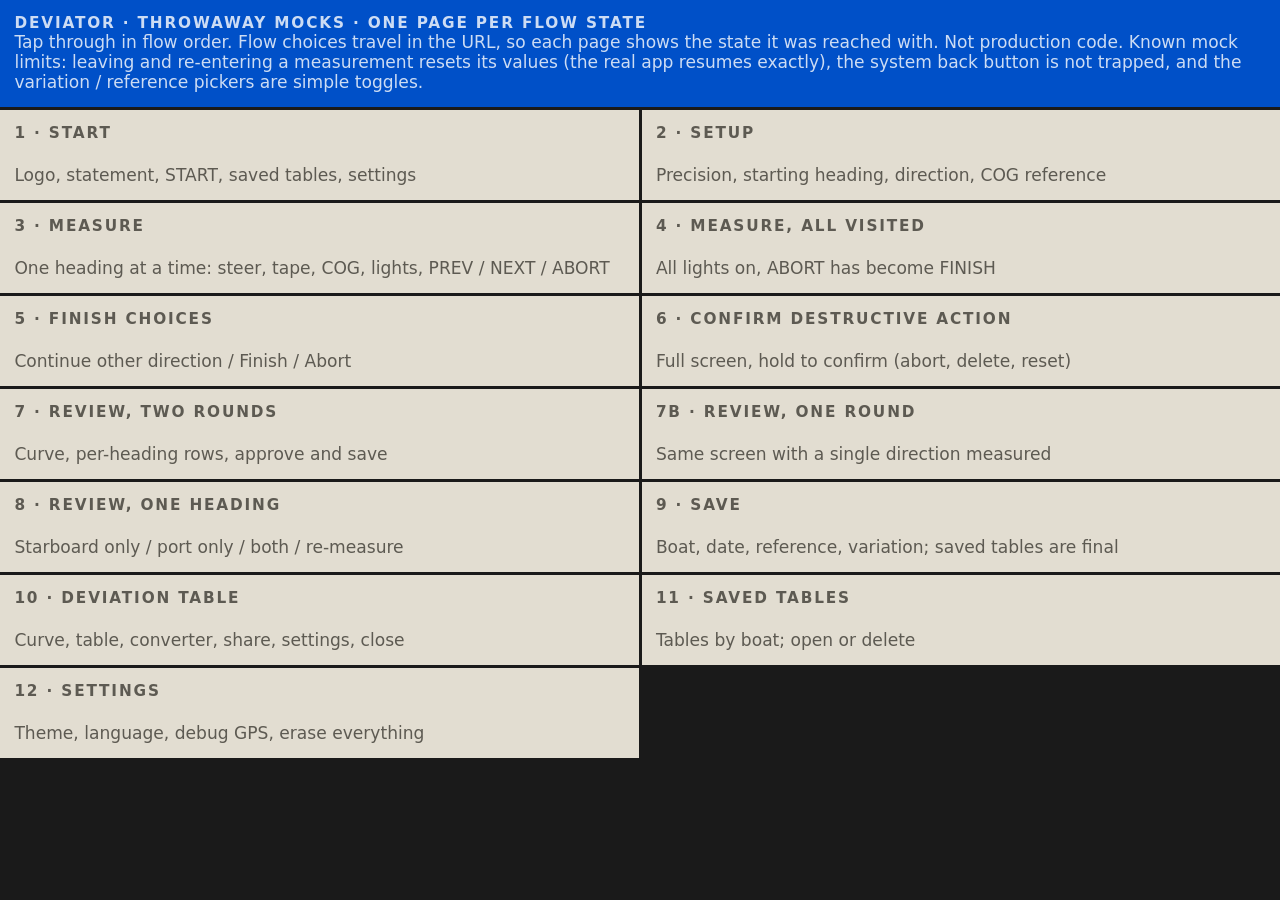
==== WIP/mock/index.html @ 713713cc "Add SPEC.md, README.md, AGENTS.md, GEMINI.md, and interactive flow mocks" ====
<!doctype html>
<html lang="en">
<head>
<meta charset="utf-8">
<meta name="viewport" content="width=device-width, initial-scale=1, viewport-fit=cover">
<title>Deviator – mock index</title>
<link rel="stylesheet" href="shared.css">
<link rel="icon" type="image/svg+xml" href="https://navigart.net/logo.svg">
<style>
  .app { grid-template-columns:1fr; grid-auto-rows:min-content; align-content:start; overflow:auto; }
  @media (min-width:700px) { .app { grid-template-columns:1fr 1fr; } }
  .app .t { min-height:clamp(64px,10vmin,110px); }
  html, body { overflow:auto; }
  .note { grid-column:1/-1; }
</style>
</head>
<body>
<div class="app" id="app">
  <div class="t note acc">
    <div class="k">Deviator · throwaway mocks · one page per flow state</div>
    <div class="sub">Tap through in flow order. Flow choices travel in the URL, so each page shows the state it was reached with.
      Not production code. Known mock limits: leaving and re-entering a measurement resets its values (the real app resumes exactly),
      the system back button is not trapped, and the variation / reference pickers are simple toggles.</div>
  </div>
  <a class="t alt" href="start.html"><div class="k">1 · start</div><div class="sub">Logo, statement, START, saved tables, settings</div></a>
  <a class="t alt" href="setup.html"><div class="k">2 · setup</div><div class="sub">Precision, starting heading, direction, COG reference</div></a>
  <a class="t alt" href="measure.html"><div class="k">3 · measure</div><div class="sub">One heading at a time: steer, tape, COG, lights, PREV / NEXT / ABORT</div></a>
  <a class="t alt" href="measure-complete.html"><div class="k">4 · measure, all visited</div><div class="sub">All lights on, ABORT has become FINISH</div></a>
  <a class="t alt" href="finish.html"><div class="k">5 · finish choices</div><div class="sub">Continue other direction / Finish / Abort</div></a>
  <a class="t alt" href="confirm.html"><div class="k">6 · confirm destructive action</div><div class="sub">Full screen, hold to confirm (abort, delete, reset)</div></a>
  <a class="t alt" href="review.html?rounds=2"><div class="k">7 · review, two rounds</div><div class="sub">Curve, per-heading rows, approve and save</div></a>
  <a class="t alt" href="review.html?rounds=1"><div class="k">7b · review, one round</div><div class="sub">Same screen with a single direction measured</div></a>
  <a class="t alt" href="review-heading.html?h=90"><div class="k">8 · review, one heading</div><div class="sub">Starboard only / port only / both / re-measure</div></a>
  <a class="t alt" href="save.html"><div class="k">9 · save</div><div class="sub">Boat, date, reference, variation; saved tables are final</div></a>
  <a class="t alt" href="deviation-table.html"><div class="k">10 · deviation table</div><div class="sub">Curve, table, converter, share, settings, close</div></a>
  <a class="t alt" href="saved.html"><div class="k">11 · saved tables</div><div class="sub">Tables by boat; open or delete</div></a>
  <a class="t alt" href="settings.html"><div class="k">12 · settings</div><div class="sub">Theme, language, debug GPS, erase everything</div></a>
</div>
<script src="shared.js"></script>
</body>
</html>
---- WIP/mock/shared.css ----
/* Shared look for all flow-state mocks (throwaway, WIP). Tile style: flat, edge to edge, 3px gutters. */
:root {
  --gut:#1a1a1a; --tile:#f3f1ec; --tile2:#e2ddd1; --fg:#111; --muted:#5d5a52;
  --acc:#0050c8; --accfg:#fff; --curve:#111; --pt:#c0392b; --line:#d3ccbc;
  --stbd:#1a8f3c; --port:#c62828; --danger:#a01010; --dangerfg:#fff;
  --gap:3px;
}
body.night {
  --gut:#000; --tile:#130302; --tile2:#1e0604; --fg:#ff5a4d; --muted:#9a3329;
  --acc:#7a140c; --accfg:#ffd0cb; --curve:#ff5a4d; --pt:#ffb0a8; --line:#2e0a07;
  --stbd:#2a7a37; --port:#b3261e; --danger:#2a0805; --dangerfg:#ff8a7e;
}
body.night .t.danger { background:repeating-linear-gradient(135deg,#3a0b07 0 14px,#170302 14px 28px); border:2px solid #ff5a4d; }
* { box-sizing:border-box; margin:0; }
html, body {
  height:100%; background:var(--gut); color:var(--fg); overflow:hidden;
  font-family:"Segoe UI",system-ui,-apple-system,Roboto,sans-serif;
  -webkit-user-select:none; user-select:none; -webkit-touch-callout:none; touch-action:manipulation;
}
a { color:inherit; text-decoration:none; }

.app {
  display:grid; gap:var(--gap); height:100dvh;
  padding:env(safe-area-inset-top) env(safe-area-inset-right) env(safe-area-inset-bottom) env(safe-area-inset-left);
}
.t {
  background:var(--tile); padding:clamp(8px,1.6vmin,20px);
  display:flex; flex-direction:column; justify-content:space-between;
  min-width:0; min-height:0; position:relative; overflow:hidden;
}
.t.alt    { background:var(--tile2); }
.t.acc    { background:var(--acc); color:var(--accfg); }
.t.danger { background:var(--danger); color:var(--dangerfg); }
.t.acc .k, .t.danger .k, .t.acc .sub, .t.danger .sub { color:inherit; opacity:.8; }
button.t, a.t { font:inherit; border:0; text-align:left; cursor:pointer; color:inherit; }
button.t.alt, a.t.alt { color:var(--fg); }
button.t.acc, a.t.acc { color:var(--accfg); }
button.t.danger, a.t.danger { color:var(--dangerfg); }
button.t:active, a.t:active { filter:brightness(.88); }
.center { justify-content:center; align-items:center; text-align:center; }

.k   { font-size:clamp(11px,1.7vmin,18px); letter-spacing:.12em; text-transform:uppercase; color:var(--muted); font-weight:600; }
.v   { font-variant-numeric:tabular-nums; font-weight:300; line-height:.95; }
.xl  { font-size:clamp(48px,13vmin,150px); }
.lg  { font-size:clamp(34px,9vmin,110px); }
.md  { font-size:clamp(26px,6vmin,72px); }
.btn { font-size:clamp(18px,4vmin,44px); font-weight:600; }
.sub { font-size:clamp(12px,1.9vmin,19px); color:var(--muted); }

.chips { display:flex; gap:var(--gap); }
.chip  {
  flex:1; font:inherit; border:0; background:var(--tile2); color:var(--fg); cursor:pointer;
  font-size:clamp(16px,3.4vmin,34px); font-weight:600; min-height:clamp(40px,7vmin,80px);
}
.chip.on { background:var(--fg); color:var(--tile); }
.chip:disabled { opacity:.35; cursor:default; }

/* Heading tape + stepper buttons: shared by measure and deviation table */
#tapeT { grid-area:tape; display:grid; grid-template-columns:clamp(64px,12vmin,140px) minmax(0,1fr) clamp(64px,12vmin,140px); grid-template-rows:minmax(0,1fr); gap:var(--gap); height:clamp(68px,11vmin,130px); }
#tapeT button { font:inherit; border:0; background:var(--tile2); color:var(--fg); font-size:clamp(32px,6vmin,64px); font-weight:300; cursor:pointer; }
#tapeT button:active { background:var(--fg); color:var(--tile); }
#tape { background:var(--tile); cursor:ew-resize; touch-action:none; min-width:0; min-height:0; }
canvas { display:block; width:100%; height:100%; }

/* Hold-to-confirm */
.hold { touch-action:none; }
.hold::before {
  content:""; position:absolute; inset:0; background:rgba(255,255,255,.3);
  transform-origin:left; transform:scaleX(var(--p,0)); pointer-events:none;
}

/* Visited lights: shape carries the direction, colour adds to it */
.lights { flex-direction:row; justify-content:space-around; align-items:center; }
.lt { font-size:clamp(22px,5vmin,56px); line-height:1; padding:.1em .15em; border:2px solid transparent; }
.lt.cur { border-color:var(--fg); }
.lt.s { color:var(--stbd); }
.lt.p { color:var(--port); }

/* ---------- Measurement screen (measure + measure-complete) ---------- */
.measure {
  grid-template-columns:1fr; grid-template-rows:1fr auto 1fr auto auto;
  grid-template-areas:"steer" "tape" "cogrow" "lights" "nav";
}
@media (min-aspect-ratio:5/4) {
  .measure {
    grid-template-columns:1fr 1fr; grid-template-rows:1fr auto auto auto;
    grid-template-areas:"steer cogrow" "tape tape" "lights lights" "nav nav";
  }
}
#steerT  { grid-area:steer; }
#cogrow  { grid-area:cogrow; display:grid; grid-template-columns:2fr 1fr; gap:var(--gap); min-height:0; }
#side    { display:flex; flex-direction:column; gap:var(--gap); min-height:0; }
#side > * { flex:1; }
#lights  { grid-area:lights; }
#nav     { grid-area:nav; display:grid; grid-template-columns:1fr 3fr 1.2fr; gap:var(--gap); height:clamp(64px,11vmin,120px); }
#nav .t  { justify-content:center; align-items:center; text-align:center; font-weight:600; font-size:clamp(16px,3.4vmin,32px); }
#next    { font-size:clamp(26px,6vmin,64px) !important; }
.gear    { position:absolute; right:clamp(8px,1.6vmin,20px); top:clamp(6px,1.4vmin,16px); font-size:clamp(18px,3.4vmin,34px); opacity:.6; }
.gps     { position:absolute; right:clamp(8px,1.6vmin,20px); bottom:clamp(6px,1.4vmin,16px); font-size:clamp(10px,1.5vmin,14px); opacity:.3; }

/* Mock-only navigation helper (not part of the product design) */
.mockbar {
  position:fixed; bottom:0; left:50%; transform:translateX(-50%); z-index:99; opacity:.3;
  font-size:8px; line-height:12px; background:#000; color:#fff; padding:0 10px; letter-spacing:.14em;
}

/* Hero numerals: sized from the tile's own width and the screen's short side, whichever is smaller */
.cq   { container-type:inline-size; }
.hero { font-size:clamp(56px,min(38cqw,28vmin),260px); }
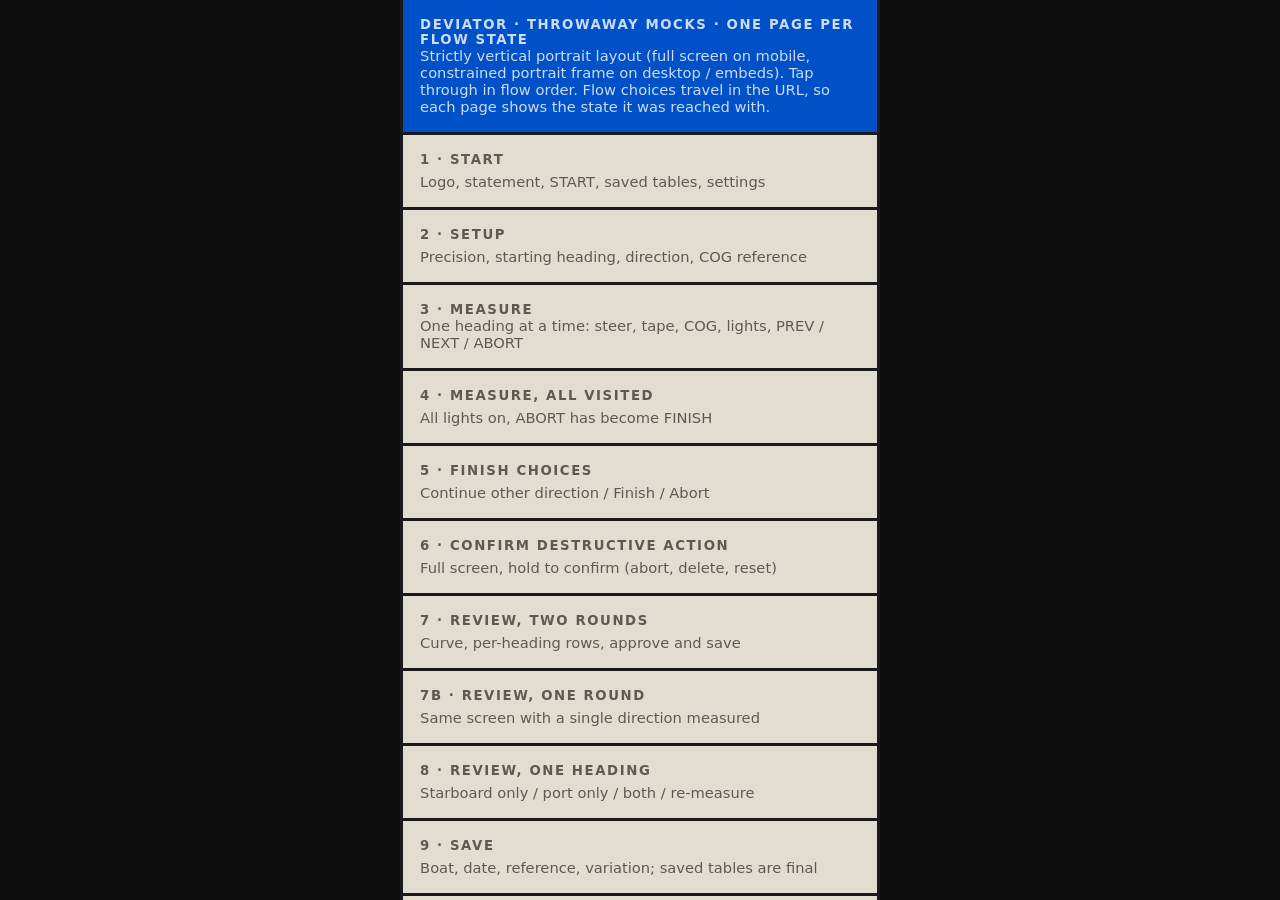
==== commit 148e64e1: "Refine start, setup, and measure UI, add offline WMM2025, and update specs" ====
--- a/WIP/mock/index.html
+++ b/WIP/mock/index.html
@@ -8,19 +8,15 @@
 <link rel="icon" type="image/svg+xml" href="https://navigart.net/logo.svg">
 <style>
   .app { grid-template-columns:1fr; grid-auto-rows:min-content; align-content:start; overflow:auto; }
-  @media (min-width:700px) { .app { grid-template-columns:1fr 1fr; } }
-  .app .t { min-height:clamp(64px,10vmin,110px); }
-  html, body { overflow:auto; }
-  .note { grid-column:1/-1; }
+  .app .t { min-height:clamp(56px,8cqh,88px); }
 </style>
 </head>
 <body>
 <div class="app" id="app">
-  <div class="t note acc">
+  <div class="t acc">
     <div class="k">Deviator · throwaway mocks · one page per flow state</div>
-    <div class="sub">Tap through in flow order. Flow choices travel in the URL, so each page shows the state it was reached with.
-      Not production code. Known mock limits: leaving and re-entering a measurement resets its values (the real app resumes exactly),
-      the system back button is not trapped, and the variation / reference pickers are simple toggles.</div>
+    <div class="sub">Strictly vertical portrait layout (full screen on mobile, constrained portrait frame on desktop / embeds).
+      Tap through in flow order. Flow choices travel in the URL, so each page shows the state it was reached with.</div>
   </div>
   <a class="t alt" href="start.html"><div class="k">1 · start</div><div class="sub">Logo, statement, START, saved tables, settings</div></a>
   <a class="t alt" href="setup.html"><div class="k">2 · setup</div><div class="sub">Precision, starting heading, direction, COG reference</div></a>
--- a/WIP/mock/shared.css
+++ b/WIP/mock/shared.css
@@ -1,30 +1,45 @@
-/* Shared look for all flow-state mocks (throwaway, WIP). Tile style: flat, edge to edge, 3px gutters. */
+/* Shared look for all flow-state mocks (throwaway, WIP).
+   Strictly vertical (portrait) layout: full screen on phones, constrained portrait column on large desktop screens
+   and inside iframes/web components, scaled via CSS container query units (cqmin / cqw / cqh). */
 :root {
-  --gut:#1a1a1a; --tile:#f3f1ec; --tile2:#e2ddd1; --fg:#111; --muted:#5d5a52;
+  --frame:#0d0d0d; --gut:#1a1a1a; --tile:#f3f1ec; --tile2:#e2ddd1; --fg:#111; --muted:#5d5a52;
   --acc:#0050c8; --accfg:#fff; --curve:#111; --pt:#c0392b; --line:#d3ccbc;
   --stbd:#1a8f3c; --port:#c62828; --danger:#a01010; --dangerfg:#fff;
   --gap:3px;
 }
 body.night {
-  --gut:#000; --tile:#130302; --tile2:#1e0604; --fg:#ff5a4d; --muted:#9a3329;
+  --frame:#000; --gut:#000; --tile:#130302; --tile2:#1e0604; --fg:#ff5a4d; --muted:#9a3329;
   --acc:#7a140c; --accfg:#ffd0cb; --curve:#ff5a4d; --pt:#ffb0a8; --line:#2e0a07;
   --stbd:#2a7a37; --port:#b3261e; --danger:#2a0805; --dangerfg:#ff8a7e;
 }
 body.night .t.danger { background:repeating-linear-gradient(135deg,#3a0b07 0 14px,#170302 14px 28px); border:2px solid #ff5a4d; }
-* { box-sizing:border-box; margin:0; }
+* {
+  box-sizing:border-box; margin:0;
+  -webkit-user-select:none; user-select:none;
+  -webkit-touch-callout:none; -webkit-user-drag:none;
+  -webkit-tap-highlight-color:transparent;
+}
+input, textarea { -webkit-user-select:text; user-select:text; }
 html, body {
-  height:100%; background:var(--gut); color:var(--fg); overflow:hidden;
+  height:100%; background:var(--frame); color:var(--fg); overflow:hidden;
   font-family:"Segoe UI",system-ui,-apple-system,Roboto,sans-serif;
-  -webkit-user-select:none; user-select:none; -webkit-touch-callout:none; touch-action:manipulation;
+  touch-action:manipulation; overscroll-behavior:none;
 }
 a { color:inherit; text-decoration:none; }
 
+/* Portrait column frame: edge-to-edge on mobile portrait, constrained width on desktop / wide embeds */
 .app {
-  display:grid; gap:var(--gap); height:100dvh;
+  display:grid; grid-template-columns:1fr; gap:var(--gap);
+  width:min(100vw, 480px, 62dvh); height:100dvh; margin:0 auto;
+  background:var(--gut); container-type:size;
   padding:env(safe-area-inset-top) env(safe-area-inset-right) env(safe-area-inset-bottom) env(safe-area-inset-left);
 }
+@media (min-width:520px) {
+  .app { border-left:var(--gap) solid var(--gut); border-right:var(--gap) solid var(--gut); }
+}
+
 .t {
-  background:var(--tile); padding:clamp(8px,1.6vmin,20px);
+  background:var(--tile); padding:clamp(14px,3.6cqmin,24px);
   display:flex; flex-direction:column; justify-content:space-between;
   min-width:0; min-height:0; position:relative; overflow:hidden;
 }
@@ -39,28 +54,28 @@
 button.t:active, a.t:active { filter:brightness(.88); }
 .center { justify-content:center; align-items:center; text-align:center; }
 
-.k   { font-size:clamp(11px,1.7vmin,18px); letter-spacing:.12em; text-transform:uppercase; color:var(--muted); font-weight:600; }
+.k   { font-size:clamp(10px,2.8cqmin,15px); letter-spacing:.12em; text-transform:uppercase; color:var(--muted); font-weight:600; }
 .v   { font-variant-numeric:tabular-nums; font-weight:300; line-height:.95; }
-.xl  { font-size:clamp(48px,13vmin,150px); }
-.lg  { font-size:clamp(34px,9vmin,110px); }
-.md  { font-size:clamp(26px,6vmin,72px); }
-.btn { font-size:clamp(18px,4vmin,44px); font-weight:600; }
-.sub { font-size:clamp(12px,1.9vmin,19px); color:var(--muted); }
+.xl  { font-size:clamp(42px,15cqmin,96px); }
+.lg  { font-size:clamp(30px,10.5cqmin,68px); }
+.md  { font-size:clamp(22px,7cqmin,46px); }
+.btn { font-size:clamp(16px,5cqmin,30px); font-weight:600; }
+.sub { font-size:clamp(11px,3.1cqmin,16px); color:var(--muted); }
 
 .chips { display:flex; gap:var(--gap); }
 .chip  {
   flex:1; font:inherit; border:0; background:var(--tile2); color:var(--fg); cursor:pointer;
-  font-size:clamp(16px,3.4vmin,34px); font-weight:600; min-height:clamp(40px,7vmin,80px);
+  font-size:clamp(14px,4.2cqmin,24px); font-weight:600; min-height:clamp(34px,6cqh,56px);
 }
 .chip.on { background:var(--fg); color:var(--tile); }
 .chip:disabled { opacity:.35; cursor:default; }
 
 /* Heading tape + stepper buttons: shared by measure and deviation table */
-#tapeT { grid-area:tape; display:grid; grid-template-columns:clamp(64px,12vmin,140px) minmax(0,1fr) clamp(64px,12vmin,140px); grid-template-rows:minmax(0,1fr); gap:var(--gap); height:clamp(68px,11vmin,130px); }
-#tapeT button { font:inherit; border:0; background:var(--tile2); color:var(--fg); font-size:clamp(32px,6vmin,64px); font-weight:300; cursor:pointer; }
+#tapeT { grid-area:tape; display:grid; grid-template-columns:clamp(56px,15cqw,88px) minmax(0,1fr) clamp(56px,15cqw,88px); grid-template-rows:minmax(0,1fr); gap:var(--gap); height:clamp(58px,9.5cqh,88px); }
+#tapeT button { font:inherit; border:0; background:var(--tile2); color:var(--fg); font-size:clamp(28px,8cqmin,48px); font-weight:300; cursor:pointer; }
 #tapeT button:active { background:var(--fg); color:var(--tile); }
-#tape { background:var(--tile); cursor:ew-resize; touch-action:none; min-width:0; min-height:0; }
-canvas { display:block; width:100%; height:100%; }
+#tape { background:var(--tile); cursor:ew-resize; touch-action:none; min-width:0; min-height:0; width:100%; height:100%; }
+canvas { display:block; width:100%; height:100%; contain:size; }
 
 /* Hold-to-confirm */
 .hold { touch-action:none; }
@@ -70,40 +85,166 @@
 }
 
 /* Visited lights: shape carries the direction, colour adds to it */
-.lights { flex-direction:row; justify-content:space-around; align-items:center; }
-.lt { font-size:clamp(22px,5vmin,56px); line-height:1; padding:.1em .15em; border:2px solid transparent; }
+.lights { flex-direction:row; justify-content:space-around; align-items:center; padding:clamp(6px,1.4cqh,12px) clamp(4px,1.5cqw,10px); }
+.lt { font-size:clamp(18px,5.5cqw,34px); line-height:1; padding:.1em .12em; border:2px solid transparent; }
 .lt.cur { border-color:var(--fg); }
 .lt.s { color:var(--stbd); }
 .lt.p { color:var(--port); }
 
-/* ---------- Measurement screen (measure + measure-complete) ---------- */
+/* ---------- Measurement screen (measure + measure-complete): strictly vertical stack ---------- */
 .measure {
-  grid-template-columns:1fr; grid-template-rows:1fr auto 1fr auto auto;
-  grid-template-areas:"steer" "tape" "cogrow" "lights" "nav";
-}
-@media (min-aspect-ratio:5/4) {
-  .measure {
-    grid-template-columns:1fr 1fr; grid-template-rows:1fr auto auto auto;
-    grid-template-areas:"steer cogrow" "tape tape" "lights lights" "nav nav";
+  grid-template-columns:minmax(0,1fr);
+  grid-template-rows:1.618fr 1.272fr auto auto;
+  grid-template-areas:"steer" "cog" "lights" "nav";
+}
+#steerT  { grid-area:steer; justify-content:center; align-items:center; text-align:center; gap:2.618cqh; }
+#steerT .k, #cogZone .cog-title {
+  font-size:clamp(12px,min(3.5cqw,2.2cqh),19px); line-height:1; letter-spacing:.1em; text-align:center; white-space:nowrap;
+}
+.hero-cc {
+  font-size:clamp(54px,min(29cqw,19cqh),136px); font-weight:600; line-height:.92;
+  display:inline-grid; grid-template-columns:auto 1.1ch; align-items:baseline;
+  font-variant-numeric:tabular-nums;
+}
+.hero-cc .cc-num { text-align:right; }
+.hero-cc .cc-unit { text-align:left; font-size:.58em; font-weight:600; padding-left:.04em; }
+
+/* COG Selector Instrument (second biggest section): magnifier emerging from physics barrel tape */
+#cogZone {
+  grid-area:cog; justify-content:center; gap:0;
+}
+#cogZone .cog-title {
+  margin-bottom:clamp(10px,2cqh,18px);
+}
+.cog-mid {
+  --mag-h:clamp(60px,9.8cqh,78px);
+  --stem-h:clamp(8px,1.3cqh,13px);
+  display:grid; grid-template-columns:minmax(0,1fr) clamp(128px,36cqw,176px) minmax(0,1fr);
+  align-items:start; width:100%; position:relative; z-index:2;
+}
+.cog-side-lbl {
+  justify-self:center; height:var(--mag-h);
+  display:flex; align-items:center; justify-content:center;
+  font-size:clamp(15px,4.2cqmin,22px); font-weight:700; letter-spacing:.12em;
+  color:var(--muted); line-height:1;
+}
+.gnss-wrap {
+  position:relative; height:var(--mag-h);
+  width:100%; min-width:0;
+  display:flex; align-items:center; justify-content:center;
+}
+.dev-amb {
+  position:absolute; inset:0;
+  display:flex; flex-direction:column; align-items:center; justify-content:center;
+  gap:clamp(3px,.6cqh,6px);
+  visibility:hidden; opacity:0; pointer-events:none;
+}
+.dev-amb.show {
+  visibility:visible; opacity:1;
+}
+.dev-amb-k {
+  font-size:clamp(8.5px,2.2cqw,11px); font-weight:700; letter-spacing:.1em;
+  color:var(--muted); line-height:1;
+}
+.dev-amb-v {
+  font-variant-numeric:tabular-nums; font-size:clamp(19px,5.4cqw,28px);
+  font-weight:700; color:var(--muted); line-height:1; white-space:nowrap;
+}
+.gnss-box {
+  background:var(--tile2); padding:clamp(3px,.5cqh,5px) clamp(4px,.9cqw,6px);
+  height:100%; width:clamp(84px,23.5cqw,110px);
+  display:grid; grid-template-rows:auto 1fr 1fr;
+  gap:clamp(2px,.4cqh,4px);
+  border:1px solid var(--line);
+  visibility:hidden; opacity:0; pointer-events:none;
+}
+.gnss-box.open {
+  visibility:visible; opacity:1; pointer-events:auto;
+}
+.gnss-k {
+  font-size:clamp(6.5px,1.65cqw,8.5px); font-weight:700; letter-spacing:.04em;
+  color:var(--muted); text-align:center; line-height:1; white-space:nowrap;
+}
+.gnss-ref {
+  font:inherit; border:0; background:var(--fg); color:var(--tile);
+  width:100%; height:100%; min-height:0;
+  display:flex; align-items:center; justify-content:center;
+  font-size:clamp(8px,2.05cqw,10.5px); font-weight:700; letter-spacing:.05em;
+  cursor:pointer; line-height:1; padding:0; overflow:hidden; white-space:nowrap;
+}
+.gnss-var {
+  display:grid; grid-template-columns:clamp(18px,5cqw,24px) minmax(0,1fr) clamp(18px,5cqw,24px);
+  gap:2px; align-items:center; height:100%; min-height:0;
+}
+.var-mini {
+  font:inherit; border:0; background:var(--tile); color:var(--fg);
+  font-size:clamp(12px,3.2cqmin,16px); font-weight:600; line-height:1;
+  height:100%; width:100%; min-height:0; cursor:pointer; padding:0;
+}
+.var-mini:disabled { cursor:default; }
+.var-mini-val {
+  font-variant-numeric:tabular-nums; font-size:clamp(8.5px,2.15cqw,11px);
+  font-weight:700; text-align:center; line-height:1; white-space:nowrap;
+}
+.var-btn.on { background:var(--fg); color:var(--tile); }
+.var-btn.on:active, .var-btn.on.flash { background:var(--tile2) !important; color:var(--fg) !important; filter:none !important; }
+.var-btn:not(.on):active, .var-btn:not(.on).flash { background:var(--fg) !important; color:var(--tile) !important; filter:none !important; }
+
+/* Magnified COG readout emerging out of the center lubber line of the horizontal tape */
+.cog-mag-wrap {
+  display:flex; flex-direction:column; align-items:center; justify-content:flex-start; width:100%;
+}
+.cog-mag {
+  font:inherit; border:2px solid var(--acc); background:var(--tile); color:var(--fg);
+  width:100%; height:var(--mag-h); padding:0 clamp(6px,1.5cqw,12px);
+  display:inline-grid; grid-template-columns:auto .65em; align-items:baseline; align-content:center; justify-content:center;
+  font-variant-numeric:tabular-nums; font-weight:600;
+  font-size:clamp(26px,min(14cqw,7.2cqh),52px); line-height:.92;
+  cursor:pointer;
+}
+.cog-mag.measured { background:var(--acc); color:var(--accfg); }
+.cog-mag .mag-num { text-align:right; }
+.cog-mag .mag-unit { text-align:center; font-size:.58em; font-weight:600; }
+.mag-stem { width:3px; height:var(--stem-h); background:var(--acc); }
+
+/* Pronounced +/- bar + physics-like horizontal grabbing barrel inside #cogZone */
+#cogZone #tapeT {
+  width:100%; min-width:0;
+  grid-template-columns:clamp(64px,18cqw,92px) minmax(0,1fr) clamp(64px,18cqw,92px);
+  height:clamp(74px,13cqh,118px);
+  border:2px solid var(--fg); background:var(--fg); gap:2px;
+}
+#cogZone #tapeT button {
+  background:var(--tile); color:var(--fg);
+  font-size:clamp(36px,10cqmin,60px); font-weight:400; line-height:1;
+}
+#cogZone #tapeT button:active { background:var(--fg); color:var(--tile); }
+
+#lights  { grid-area:lights; }
+#nav     { grid-area:nav; display:grid; grid-template-columns:1fr 2.6fr 1.2fr; gap:var(--gap); height:clamp(56px,9cqh,84px); }
+#nav .t  { flex-direction:row; justify-content:center; align-items:center; text-align:center; font-weight:600; font-size:clamp(13px,3.8cqmin,20px); white-space:nowrap; gap:.35em; }
+#next    { font-size:clamp(22px,6.5cqmin,38px) !important; }
+.gps     { position:absolute; right:clamp(8px,2.2cqmin,18px); bottom:clamp(6px,1.8cqmin,14px); font-size:clamp(10px,2.5cqmin,13px); opacity:.3; }
+
+/* Hero numerals: sized from the tile's own width and container height */
+.cq   { container-type:inline-size; }
+.hero { font-size:clamp(52px,min(36cqw,18cqh),150px); }
+
+/* Fallback tilt screen when a mobile/small screen ignores portrait orientation lock */
+.tilt-guard { display:none; }
+@media (orientation:landscape) and (max-height:540px) {
+  .tilt-guard {
+    display:flex; flex-direction:column; justify-content:center; align-items:center;
+    position:fixed; inset:0; z-index:9999; background:var(--tile); color:var(--fg);
+    text-align:center; padding:24px; gap:14px; border:var(--gap) solid var(--gut);
   }
-}
-#steerT  { grid-area:steer; }
-#cogrow  { grid-area:cogrow; display:grid; grid-template-columns:2fr 1fr; gap:var(--gap); min-height:0; }
-#side    { display:flex; flex-direction:column; gap:var(--gap); min-height:0; }
-#side > * { flex:1; }
-#lights  { grid-area:lights; }
-#nav     { grid-area:nav; display:grid; grid-template-columns:1fr 3fr 1.2fr; gap:var(--gap); height:clamp(64px,11vmin,120px); }
-#nav .t  { justify-content:center; align-items:center; text-align:center; font-weight:600; font-size:clamp(16px,3.4vmin,32px); }
-#next    { font-size:clamp(26px,6vmin,64px) !important; }
-.gear    { position:absolute; right:clamp(8px,1.6vmin,20px); top:clamp(6px,1.4vmin,16px); font-size:clamp(18px,3.4vmin,34px); opacity:.6; }
-.gps     { position:absolute; right:clamp(8px,1.6vmin,20px); bottom:clamp(6px,1.4vmin,16px); font-size:clamp(10px,1.5vmin,14px); opacity:.3; }
+  .tilt-guard .icon { font-size:48px; line-height:1; }
+  .tilt-guard .title { font-size:22px; font-weight:600; letter-spacing:.08em; text-transform:uppercase; }
+  .tilt-guard .hint { font-size:15px; color:var(--muted); max-width:32ch; }
+}
 
 /* Mock-only navigation helper (not part of the product design) */
 .mockbar {
   position:fixed; bottom:0; left:50%; transform:translateX(-50%); z-index:99; opacity:.3;
   font-size:8px; line-height:12px; background:#000; color:#fff; padding:0 10px; letter-spacing:.14em;
 }
-
-/* Hero numerals: sized from the tile's own width and the screen's short side, whichever is smaller */
-.cq   { container-type:inline-size; }
-.hero { font-size:clamp(56px,min(38cqw,28vmin),260px); }
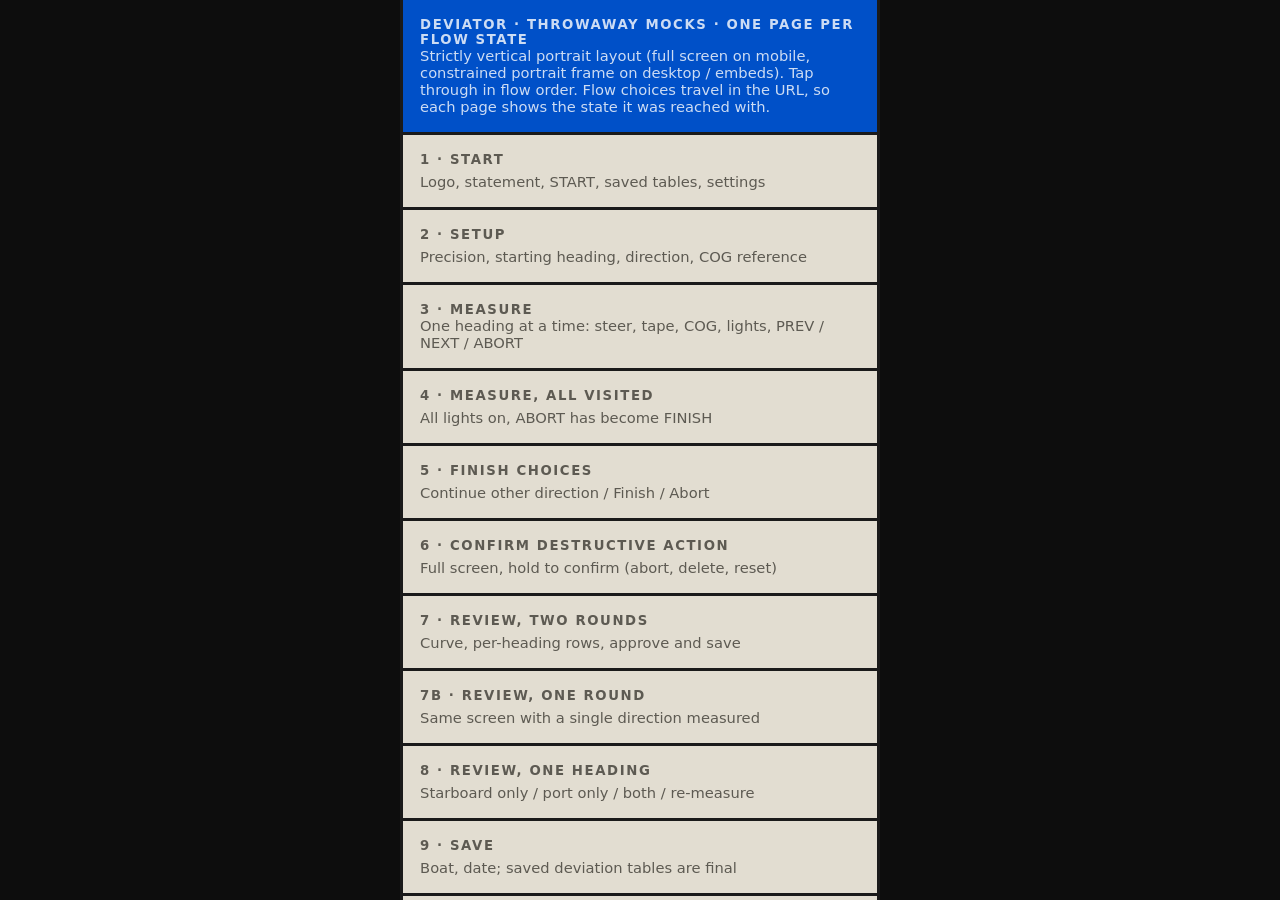
==== commit 72332093: "Complete measure UI grid, MC/CC/TC tape marks, hold-to-abort, and port/starboard turn nav" ====
--- a/WIP/mock/index.html
+++ b/WIP/mock/index.html
@@ -27,7 +27,7 @@
   <a class="t alt" href="review.html?rounds=2"><div class="k">7 · review, two rounds</div><div class="sub">Curve, per-heading rows, approve and save</div></a>
   <a class="t alt" href="review.html?rounds=1"><div class="k">7b · review, one round</div><div class="sub">Same screen with a single direction measured</div></a>
   <a class="t alt" href="review-heading.html?h=90"><div class="k">8 · review, one heading</div><div class="sub">Starboard only / port only / both / re-measure</div></a>
-  <a class="t alt" href="save.html"><div class="k">9 · save</div><div class="sub">Boat, date, reference, variation; saved tables are final</div></a>
+  <a class="t alt" href="save.html"><div class="k">9 · save</div><div class="sub">Boat, date; saved deviation tables are final</div></a>
   <a class="t alt" href="deviation-table.html"><div class="k">10 · deviation table</div><div class="sub">Curve, table, converter, share, settings, close</div></a>
   <a class="t alt" href="saved.html"><div class="k">11 · saved tables</div><div class="sub">Tables by boat; open or delete</div></a>
   <a class="t alt" href="settings.html"><div class="k">12 · settings</div><div class="sub">Theme, language, debug GPS, erase everything</div></a>
--- a/WIP/mock/shared.css
+++ b/WIP/mock/shared.css
@@ -84,17 +84,22 @@
   transform-origin:left; transform:scaleX(var(--p,0)); pointer-events:none;
 }
 
-/* Visited lights: shape carries the direction, colour adds to it */
-.lights { flex-direction:row; justify-content:space-around; align-items:center; padding:clamp(6px,1.4cqh,12px) clamp(4px,1.5cqw,10px); }
-.lt { font-size:clamp(18px,5.5cqw,34px); line-height:1; padding:.1em .12em; border:2px solid transparent; }
-.lt.cur { border-color:var(--fg); }
-.lt.s { color:var(--stbd); }
-.lt.p { color:var(--port); }
+/* Visited lights: shape carries the direction, colour & fill show measured state, size marks current step */
+.lights { flex-direction:row; justify-content:space-around; align-items:center; padding:clamp(6px,1.2cqh,12px) clamp(6px,2cqw,14px); }
+.lt {
+  flex:1 1 0; height:clamp(32px,8.2cqw,44px);
+  display:flex; align-items:center; justify-content:center;
+  color:var(--muted); cursor:pointer;
+}
+.lt svg { width:clamp(19px,5.2cqw,26px); height:clamp(19px,5.2cqw,26px); display:block; }
+.lt.cur svg { width:clamp(29px,8cqw,40px); height:clamp(29px,8cqw,40px); }
+.lt.meas.s { color:var(--stbd); }
+.lt.meas.p { color:var(--port); }
 
 /* ---------- Measurement screen (measure + measure-complete): strictly vertical stack ---------- */
 .measure {
   grid-template-columns:minmax(0,1fr);
-  grid-template-rows:1.618fr 1.272fr auto auto;
+  grid-template-rows:minmax(0,1fr) minmax(0,1fr) auto auto;
   grid-template-areas:"steer" "cog" "lights" "nav";
 }
 #steerT  { grid-area:steer; justify-content:center; align-items:center; text-align:center; gap:2.618cqh; }
@@ -109,111 +114,156 @@
 .hero-cc .cc-num { text-align:right; }
 .hero-cc .cc-unit { text-align:left; font-size:.58em; font-weight:600; padding-left:.04em; }
 
-/* COG Selector Instrument (second biggest section): magnifier emerging from physics barrel tape */
+/* COG Selector Instrument (second biggest section): aligned 2-tier cockpit grid */
 #cogZone {
-  grid-area:cog; justify-content:center; gap:0;
+  grid-area:cog; justify-content:center; align-items:stretch; gap:0;
+  padding:clamp(12px,2.2cqh,24px) clamp(12px,3.2cqw,20px);
+  --inst-h:clamp(76px,12.2cqh,106px);
+  --stem-h:clamp(10px,1.5cqh,16px);
+  --side-w:clamp(90px,24cqw,114px);
 }
 #cogZone .cog-title {
-  margin-bottom:clamp(10px,2cqh,18px);
+  margin-bottom:clamp(14px,2.8cqh,26px);
 }
 .cog-mid {
-  --mag-h:clamp(60px,9.8cqh,78px);
-  --stem-h:clamp(8px,1.3cqh,13px);
-  display:grid; grid-template-columns:minmax(0,1fr) clamp(128px,36cqw,176px) minmax(0,1fr);
+  display:grid; grid-template-columns:var(--side-w) minmax(0,1fr) var(--side-w);
+  padding:0 2px; column-gap:2px;
   align-items:start; width:100%; position:relative; z-index:2;
 }
 .cog-side-lbl {
-  justify-self:center; height:var(--mag-h);
+  justify-self:center; height:var(--inst-h);
   display:flex; align-items:center; justify-content:center;
-  font-size:clamp(15px,4.2cqmin,22px); font-weight:700; letter-spacing:.12em;
+  font-size:clamp(16px,4.4cqmin,24px); font-weight:700; letter-spacing:.14em;
   color:var(--muted); line-height:1;
 }
 .gnss-wrap {
-  position:relative; height:var(--mag-h);
-  width:100%; min-width:0;
-  display:flex; align-items:center; justify-content:center;
+  position:relative; height:var(--inst-h);
+  width:100%; min-width:0; padding-left:clamp(6px,1.6cqw,10px);
+  display:flex; align-items:stretch; justify-content:flex-end;
 }
 .dev-amb {
-  position:absolute; inset:0;
+  position:absolute; inset:0 0 0 clamp(6px,1.6cqw,10px);
   display:flex; flex-direction:column; align-items:center; justify-content:center;
-  gap:clamp(3px,.6cqh,6px);
+  gap:clamp(4px,.7cqh,8px);
   visibility:hidden; opacity:0; pointer-events:none;
 }
 .dev-amb.show {
   visibility:visible; opacity:1;
 }
+.dev-amb.clickable {
+  pointer-events:auto; cursor:pointer;
+}
 .dev-amb-k {
-  font-size:clamp(8.5px,2.2cqw,11px); font-weight:700; letter-spacing:.1em;
+  font-size:clamp(8.5px,2.1cqw,11px); font-weight:700; letter-spacing:.12em;
   color:var(--muted); line-height:1;
 }
 .dev-amb-v {
-  font-variant-numeric:tabular-nums; font-size:clamp(19px,5.4cqw,28px);
+  font-variant-numeric:tabular-nums; font-size:clamp(22px,5.6cqw,30px);
   font-weight:700; color:var(--muted); line-height:1; white-space:nowrap;
 }
 .gnss-box {
-  background:var(--tile2); padding:clamp(3px,.5cqh,5px) clamp(4px,.9cqw,6px);
-  height:100%; width:clamp(84px,23.5cqw,110px);
-  display:grid; grid-template-rows:auto 1fr 1fr;
-  gap:clamp(2px,.4cqh,4px);
-  border:1px solid var(--line);
+  width:100%; height:100%;
+  display:flex; flex-direction:column; justify-content:flex-start; align-items:stretch;
+  gap:clamp(3px,.55cqh,6px);
   visibility:hidden; opacity:0; pointer-events:none;
 }
 .gnss-box.open {
   visibility:visible; opacity:1; pointer-events:auto;
 }
-.gnss-k {
-  font-size:clamp(6.5px,1.65cqw,8.5px); font-weight:700; letter-spacing:.04em;
-  color:var(--muted); text-align:center; line-height:1; white-space:nowrap;
-}
-.gnss-ref {
-  font:inherit; border:0; background:var(--fg); color:var(--tile);
+.gnss-toggle {
+  display:grid; grid-template-columns:1fr 1fr; gap:2px;
+  background:var(--fg); border:2px solid var(--fg);
+  width:100%; height:clamp(25px,4cqh,35px); flex:none; min-height:0;
+}
+.gnss-seg {
+  font:inherit; border:0; background:var(--tile); color:var(--fg);
   width:100%; height:100%; min-height:0;
   display:flex; align-items:center; justify-content:center;
-  font-size:clamp(8px,2.05cqw,10.5px); font-weight:700; letter-spacing:.05em;
-  cursor:pointer; line-height:1; padding:0; overflow:hidden; white-space:nowrap;
+  font-size:clamp(11px,2.8cqw,14px); font-weight:700; letter-spacing:.03em;
+  cursor:pointer; line-height:1; padding:0;
+}
+.gnss-seg.on {
+  background:var(--fg); color:var(--tile);
+}
+.gnss-var-lbl {
+  display:none; margin-top:auto;
+  font-size:clamp(7.5px,1.85cqw,9.5px); font-weight:700; letter-spacing:.12em;
+  color:var(--muted); text-align:center; line-height:1;
+  visibility:hidden; opacity:0;
+}
+.gnss-box:not(.open),
+.gnss-box:not(.open) * {
+  visibility:hidden !important;
+  pointer-events:none !important;
+}
+.gnss-box.open .gnss-var-lbl.show {
+  display:block; visibility:visible; opacity:1;
 }
 .gnss-var {
-  display:grid; grid-template-columns:clamp(18px,5cqw,24px) minmax(0,1fr) clamp(18px,5cqw,24px);
-  gap:2px; align-items:center; height:100%; min-height:0;
+  display:none;
+  grid-template-columns:clamp(24px,6.2cqw,32px) minmax(0,1fr) clamp(24px,6.2cqw,32px);
+  gap:2px; background:var(--fg); border:2px solid var(--fg);
+  align-items:stretch; height:clamp(28px,4.4cqh,38px); flex:none; min-height:0;
+  visibility:hidden; opacity:0; pointer-events:none;
+}
+.gnss-box.open .gnss-var.show {
+  display:grid; visibility:visible; opacity:1; pointer-events:auto;
 }
 .var-mini {
   font:inherit; border:0; background:var(--tile); color:var(--fg);
-  font-size:clamp(12px,3.2cqmin,16px); font-weight:600; line-height:1;
+  font-size:clamp(15px,4cqmin,20px); font-weight:500; line-height:1;
   height:100%; width:100%; min-height:0; cursor:pointer; padding:0;
 }
 .var-mini:disabled { cursor:default; }
 .var-mini-val {
-  font-variant-numeric:tabular-nums; font-size:clamp(8.5px,2.15cqw,11px);
+  background:var(--tile); color:var(--fg);
+  display:flex; align-items:center; justify-content:center;
+  font-variant-numeric:tabular-nums; font-size:clamp(12px,3.2cqw,16px);
   font-weight:700; text-align:center; line-height:1; white-space:nowrap;
 }
-.var-btn.on { background:var(--fg); color:var(--tile); }
-.var-btn.on:active, .var-btn.on.flash { background:var(--tile2) !important; color:var(--fg) !important; filter:none !important; }
-.var-btn:not(.on):active, .var-btn:not(.on).flash { background:var(--fg) !important; color:var(--tile) !important; filter:none !important; }
+.var-mini:active, .var-mini.flash { background:var(--fg) !important; color:var(--tile) !important; filter:none !important; }
 
 /* Magnified COG readout emerging out of the center lubber line of the horizontal tape */
 .cog-mag-wrap {
   display:flex; flex-direction:column; align-items:center; justify-content:flex-start; width:100%;
 }
 .cog-mag {
-  font:inherit; border:2px solid var(--acc); background:var(--tile); color:var(--fg);
-  width:100%; height:var(--mag-h); padding:0 clamp(6px,1.5cqw,12px);
+  font:inherit; border:2px solid var(--fg); background:var(--tile); color:var(--fg);
+  width:100%; height:var(--inst-h); padding:0 clamp(6px,1.5cqw,12px);
   display:inline-grid; grid-template-columns:auto .65em; align-items:baseline; align-content:center; justify-content:center;
   font-variant-numeric:tabular-nums; font-weight:600;
-  font-size:clamp(26px,min(14cqw,7.2cqh),52px); line-height:.92;
+  font-size:clamp(30px,min(13cqw,7.6cqh),58px); line-height:.92;
   cursor:pointer;
 }
 .cog-mag.measured { background:var(--acc); color:var(--accfg); }
 .cog-mag .mag-num { text-align:right; }
 .cog-mag .mag-unit { text-align:center; font-size:.58em; font-weight:600; }
-.mag-stem { width:3px; height:var(--stem-h); background:var(--acc); }
+.mag-stem { width:2.5px; height:var(--stem-h); background:var(--fg); }
 
 /* Pronounced +/- bar + physics-like horizontal grabbing barrel inside #cogZone */
 #cogZone #tapeT {
-  width:100%; min-width:0;
-  grid-template-columns:clamp(64px,18cqw,92px) minmax(0,1fr) clamp(64px,18cqw,92px);
-  height:clamp(74px,13cqh,118px);
+  position:relative; width:100%; min-width:0;
+  grid-template-columns:var(--side-w) minmax(0,1fr) var(--side-w);
+  height:var(--inst-h);
   border:2px solid var(--fg); background:var(--fg); gap:2px;
 }
+.tape-marks {
+  position:absolute; left:calc(var(--side-w) + 2px); right:calc(var(--side-w) + 2px);
+  top:calc(100% + 2px);
+  pointer-events:none; visibility:hidden; opacity:0;
+}
+.tape-marks.show { visibility:visible; opacity:1; }
+.tape-mark {
+  position:absolute; top:0; transform:translateX(-50%);
+  display:flex; flex-direction:column; align-items:center;
+  font-size:clamp(8.5px,2.1cqw,10.5px); font-weight:700; letter-spacing:.06em;
+  line-height:1.15; white-space:nowrap; color:var(--muted); text-align:center;
+}
+.tape-mark::before {
+  content:""; width:1.5px; height:clamp(3px,.5cqh,5px); margin-bottom:2px; background:currentColor;
+}
+.tape-mark.mc::before, .tape-mark .tm-mc { color:var(--acc); }
+body.night .tape-mark.mc::before, body.night .tape-mark .tm-mc { color:var(--fg); }
 #cogZone #tapeT button {
   background:var(--tile); color:var(--fg);
   font-size:clamp(36px,10cqmin,60px); font-weight:400; line-height:1;
@@ -221,9 +271,17 @@
 #cogZone #tapeT button:active { background:var(--fg); color:var(--tile); }
 
 #lights  { grid-area:lights; }
-#nav     { grid-area:nav; display:grid; grid-template-columns:1fr 2.6fr 1.2fr; gap:var(--gap); height:clamp(56px,9cqh,84px); }
-#nav .t  { flex-direction:row; justify-content:center; align-items:center; text-align:center; font-weight:600; font-size:clamp(13px,3.8cqmin,20px); white-space:nowrap; gap:.35em; }
-#next    { font-size:clamp(22px,6.5cqmin,38px) !important; }
+#lights.port { flex-direction:row-reverse; }
+#nav     { grid-area:nav; display:grid; grid-template-columns:1fr 2.8fr 1.15fr; gap:var(--gap); height:clamp(56px,9cqh,84px); }
+#nav.port { grid-template-columns:1.15fr 2.8fr 1fr; }
+#nav.port #exit { order:1; }
+#nav.port #next { order:2; }
+#nav.port #prev { order:3; }
+#nav .t  { flex-direction:row; justify-content:center; align-items:center; text-align:center; padding:clamp(6px,1.5cqmin,12px) clamp(6px,1.8cqw,12px); font-weight:600; font-size:clamp(12px,3.3cqw,18px); white-space:nowrap; gap:.35em; }
+#next    { font-size:clamp(12.5px,3.35cqw,19px) !important; }
+#exit.abort-hold:active { filter:none; }
+#exit.abort-hold::before { background:rgba(225,75,40,.46); z-index:1; }
+body.night #exit.abort-hold::before { background:rgba(245,58,74,.38); }
 .gps     { position:absolute; right:clamp(8px,2.2cqmin,18px); bottom:clamp(6px,1.8cqmin,14px); font-size:clamp(10px,2.5cqmin,13px); opacity:.3; }
 
 /* Hero numerals: sized from the tile's own width and container height */
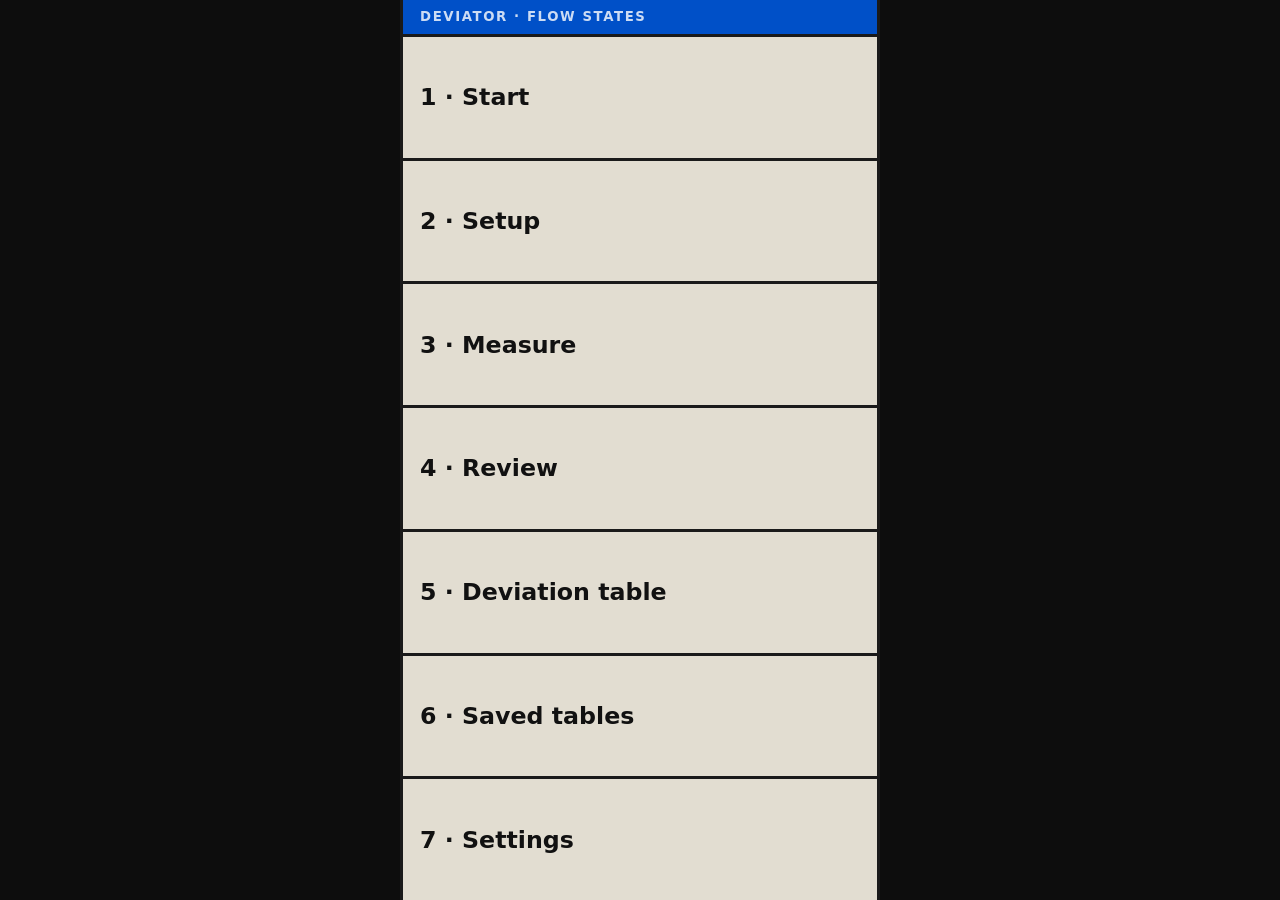
==== commit 7354edb5: "Consolidate review, inline hold confirms, UTC auto-save, saved rename, and 3-way table view" ====
--- a/WIP/mock/index.html
+++ b/WIP/mock/index.html
@@ -7,30 +7,20 @@
 <link rel="stylesheet" href="shared.css">
 <link rel="icon" type="image/svg+xml" href="https://navigart.net/logo.svg">
 <style>
-  .app { grid-template-columns:1fr; grid-auto-rows:min-content; align-content:start; overflow:auto; }
-  .app .t { min-height:clamp(56px,8cqh,88px); }
+  .app { grid-template-columns:1fr; grid-template-rows:auto repeat(7, minmax(0, 1fr)); overflow:hidden; }
+  .app .t { justify-content:center; padding:clamp(8px,2cqmin,18px) clamp(14px,3.6cqmin,24px); }
 </style>
 </head>
 <body>
 <div class="app" id="app">
-  <div class="t acc">
-    <div class="k">Deviator · throwaway mocks · one page per flow state</div>
-    <div class="sub">Strictly vertical portrait layout (full screen on mobile, constrained portrait frame on desktop / embeds).
-      Tap through in flow order. Flow choices travel in the URL, so each page shows the state it was reached with.</div>
-  </div>
-  <a class="t alt" href="start.html"><div class="k">1 · start</div><div class="sub">Logo, statement, START, saved tables, settings</div></a>
-  <a class="t alt" href="setup.html"><div class="k">2 · setup</div><div class="sub">Precision, starting heading, direction, COG reference</div></a>
-  <a class="t alt" href="measure.html"><div class="k">3 · measure</div><div class="sub">One heading at a time: steer, tape, COG, lights, PREV / NEXT / ABORT</div></a>
-  <a class="t alt" href="measure-complete.html"><div class="k">4 · measure, all visited</div><div class="sub">All lights on, ABORT has become FINISH</div></a>
-  <a class="t alt" href="finish.html"><div class="k">5 · finish choices</div><div class="sub">Continue other direction / Finish / Abort</div></a>
-  <a class="t alt" href="confirm.html"><div class="k">6 · confirm destructive action</div><div class="sub">Full screen, hold to confirm (abort, delete, reset)</div></a>
-  <a class="t alt" href="review.html?rounds=2"><div class="k">7 · review, two rounds</div><div class="sub">Curve, per-heading rows, approve and save</div></a>
-  <a class="t alt" href="review.html?rounds=1"><div class="k">7b · review, one round</div><div class="sub">Same screen with a single direction measured</div></a>
-  <a class="t alt" href="review-heading.html?h=90"><div class="k">8 · review, one heading</div><div class="sub">Starboard only / port only / both / re-measure</div></a>
-  <a class="t alt" href="save.html"><div class="k">9 · save</div><div class="sub">Boat, date; saved deviation tables are final</div></a>
-  <a class="t alt" href="deviation-table.html"><div class="k">10 · deviation table</div><div class="sub">Curve, table, converter, share, settings, close</div></a>
-  <a class="t alt" href="saved.html"><div class="k">11 · saved tables</div><div class="sub">Tables by boat; open or delete</div></a>
-  <a class="t alt" href="settings.html"><div class="k">12 · settings</div><div class="sub">Theme, language, debug GPS, erase everything</div></a>
+  <div class="t acc"><div class="k">Deviator · flow states</div></div>
+  <a class="t alt" href="start.html"><div class="btn">1 · Start</div></a>
+  <a class="t alt" href="setup.html"><div class="btn">2 · Setup</div></a>
+  <a class="t alt" href="measure.html"><div class="btn">3 · Measure</div></a>
+  <a class="t alt" href="review.html?rounds=2"><div class="btn">4 · Review</div></a>
+  <a class="t alt" href="deviation-table.html"><div class="btn">5 · Deviation table</div></a>
+  <a class="t alt" href="saved.html?demo=1"><div class="btn">6 · Saved tables</div></a>
+  <a class="t alt" href="settings.html"><div class="btn">7 · Settings</div></a>
 </div>
 <script src="shared.js"></script>
 </body>
--- a/WIP/mock/shared.css
+++ b/WIP/mock/shared.css
@@ -4,13 +4,13 @@
 :root {
   --frame:#0d0d0d; --gut:#1a1a1a; --tile:#f3f1ec; --tile2:#e2ddd1; --fg:#111; --muted:#5d5a52;
   --acc:#0050c8; --accfg:#fff; --curve:#111; --pt:#c0392b; --line:#d3ccbc;
-  --stbd:#1a8f3c; --port:#c62828; --danger:#a01010; --dangerfg:#fff;
+  --stbd:#1a8f3c; --port:#c62828; --ovl:#0050c8; --danger:#a01010; --dangerfg:#fff;
   --gap:3px;
 }
 body.night {
   --frame:#000; --gut:#000; --tile:#130302; --tile2:#1e0604; --fg:#ff5a4d; --muted:#9a3329;
   --acc:#7a140c; --accfg:#ffd0cb; --curve:#ff5a4d; --pt:#ffb0a8; --line:#2e0a07;
-  --stbd:#2a7a37; --port:#b3261e; --danger:#2a0805; --dangerfg:#ff8a7e;
+  --stbd:#2a7a37; --port:#b3261e; --ovl:#ffb0a8; --danger:#2a0805; --dangerfg:#ff8a7e;
 }
 body.night .t.danger { background:repeating-linear-gradient(135deg,#3a0b07 0 14px,#170302 14px 28px); border:2px solid #ff5a4d; }
 * {
@@ -93,17 +93,18 @@
 }
 .lt svg { width:clamp(19px,5.2cqw,26px); height:clamp(19px,5.2cqw,26px); display:block; }
 .lt.cur svg { width:clamp(29px,8cqw,40px); height:clamp(29px,8cqw,40px); }
+.rose { display:inline-block; width:1.05em; height:1.05em; vertical-align:-0.16em; flex-shrink:0; }
 .lt.meas.s { color:var(--stbd); }
 .lt.meas.p { color:var(--port); }
 
-/* ---------- Measurement screen (measure + measure-complete): strictly vertical stack ---------- */
+/* ---------- Measurement screen: strictly vertical stack ---------- */
 .measure {
   grid-template-columns:minmax(0,1fr);
   grid-template-rows:minmax(0,1fr) minmax(0,1fr) auto auto;
   grid-template-areas:"steer" "cog" "lights" "nav";
 }
 #steerT  { grid-area:steer; justify-content:center; align-items:center; text-align:center; gap:2.618cqh; }
-#steerT .k, #cogZone .cog-title {
+#steerT .k, #cogZone .cog-title, .cog-zone .cog-title {
   font-size:clamp(12px,min(3.5cqw,2.2cqh),19px); line-height:1; letter-spacing:.1em; text-align:center; white-space:nowrap;
 }
 .hero-cc {
@@ -115,14 +116,14 @@
 .hero-cc .cc-unit { text-align:left; font-size:.58em; font-weight:600; padding-left:.04em; }
 
 /* COG Selector Instrument (second biggest section): aligned 2-tier cockpit grid */
-#cogZone {
+#cogZone, .cog-zone {
   grid-area:cog; justify-content:center; align-items:stretch; gap:0;
   padding:clamp(12px,2.2cqh,24px) clamp(12px,3.2cqw,20px);
   --inst-h:clamp(76px,12.2cqh,106px);
   --stem-h:clamp(10px,1.5cqh,16px);
   --side-w:clamp(90px,24cqw,114px);
 }
-#cogZone .cog-title {
+#cogZone .cog-title, .cog-zone .cog-title {
   margin-bottom:clamp(14px,2.8cqh,26px);
 }
 .cog-mid {
@@ -240,8 +241,8 @@
 .cog-mag .mag-unit { text-align:center; font-size:.58em; font-weight:600; }
 .mag-stem { width:2.5px; height:var(--stem-h); background:var(--fg); }
 
-/* Pronounced +/- bar + physics-like horizontal grabbing barrel inside #cogZone */
-#cogZone #tapeT {
+/* Pronounced +/- bar + physics-like horizontal grabbing barrel inside #cogZone / .cog-zone */
+#cogZone #tapeT, .cog-zone #tapeT {
   position:relative; width:100%; min-width:0;
   grid-template-columns:var(--side-w) minmax(0,1fr) var(--side-w);
   height:var(--inst-h);
@@ -264,11 +265,11 @@
 }
 .tape-mark.mc::before, .tape-mark .tm-mc { color:var(--acc); }
 body.night .tape-mark.mc::before, body.night .tape-mark .tm-mc { color:var(--fg); }
-#cogZone #tapeT button {
+#cogZone #tapeT button, .cog-zone #tapeT button {
   background:var(--tile); color:var(--fg);
   font-size:clamp(36px,10cqmin,60px); font-weight:400; line-height:1;
 }
-#cogZone #tapeT button:active { background:var(--fg); color:var(--tile); }
+#cogZone #tapeT button:active, .cog-zone #tapeT button:active { background:var(--fg); color:var(--tile); }
 
 #lights  { grid-area:lights; }
 #lights.port { flex-direction:row-reverse; }
@@ -279,9 +280,9 @@
 #nav.port #prev { order:3; }
 #nav .t  { flex-direction:row; justify-content:center; align-items:center; text-align:center; padding:clamp(6px,1.5cqmin,12px) clamp(6px,1.8cqw,12px); font-weight:600; font-size:clamp(12px,3.3cqw,18px); white-space:nowrap; gap:.35em; }
 #next    { font-size:clamp(12.5px,3.35cqw,19px) !important; }
-#exit.abort-hold:active { filter:none; }
-#exit.abort-hold::before { background:rgba(225,75,40,.46); z-index:1; }
-body.night #exit.abort-hold::before { background:rgba(245,58,74,.38); }
+.abort-hold:active { filter:none; }
+.abort-hold::before { background:rgba(225,75,40,.46); z-index:1; }
+body.night .abort-hold::before { background:rgba(245,58,74,.38); }
 .gps     { position:absolute; right:clamp(8px,2.2cqmin,18px); bottom:clamp(6px,1.8cqmin,14px); font-size:clamp(10px,2.5cqmin,13px); opacity:.3; }
 
 /* Hero numerals: sized from the tile's own width and container height */
